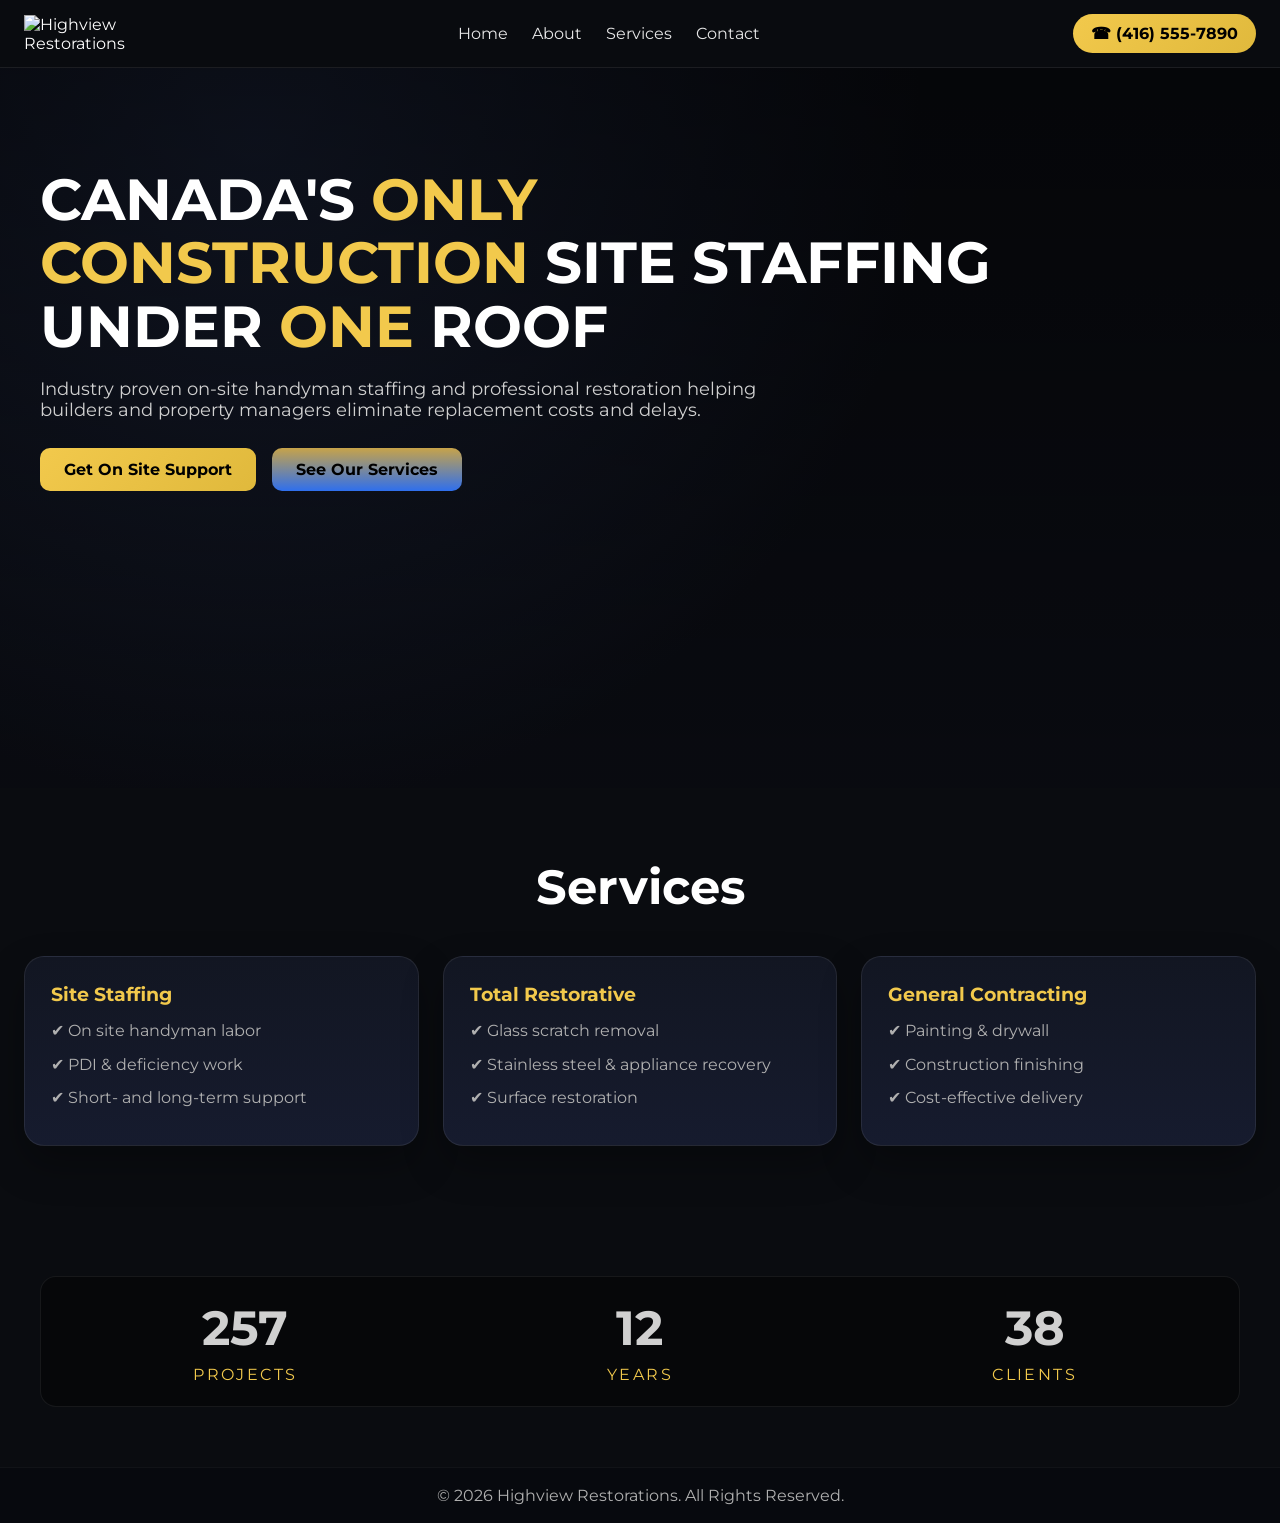
==== index.html @ a4125f16 "Regenerate remaining pages to match provided Highview index theme" ====
<!DOCTYPE html>
<html lang="en">
<head>
  <meta charset="UTF-8" />
  <meta name="viewport" content="width=device-width, initial-scale=1.0" />
  <title>Highview Restorations | Restoration & General Contracting in Toronto</title>
  <meta name="description" content="Highview Restorations is a Toronto-based restoration and general contracting company serving builders, developers, property managers, and homeowners across the GTA." />
  <meta name="keywords" content="restoration company Toronto, general contractor Toronto, property restoration Toronto" />
  <meta name="author" content="Highview Restorations" />
  <meta property="og:title" content="Highview Restorations | Restoration & Contracting Toronto" />
  <meta property="og:description" content="Premium restoration, construction, and project management services in Toronto and the GTA." />
  <meta property="og:type" content="website" />
  <script type="application/ld+json">{"@context":"https://schema.org","@type":"GeneralContractor","name":"Highview Restorations","areaServed":"Toronto, ON"}</script>
  <link href="https://fonts.googleapis.com/css2?family=Montserrat:wght@300;400;600;700&display=swap" rel="stylesheet">
  <link rel="stylesheet" href="styles.css" />
</head>
<body>
<header class="site-header"><div class="header-inner"><img src="white-logo.png" class="site-logo" alt="Highview Restorations"><nav><a href="index.html">Home</a><a href="about.html">About</a><a href="services.html">Services</a><a href="contact.html">Contact</a></nav><div class="phone">☎︎ (416) 555-7890</div></div></header>
<section class="hero"><div class="hero-bg"></div><div class="overlay"></div><div class="hero-content"><h1>CANADA'S <span>ONLY</span><br><span>CONSTRUCTION</span> SITE STAFFING<br>UNDER <span>ONE</span> ROOF</h1><p>Industry proven on-site handyman staffing and professional restoration helping builders and property managers eliminate replacement costs and delays.</p><div class="buttons"><a class="btn gold" href="contact.html">Get On Site Support</a><a class="btn dark" href="services.html">See Our Services</a></div></div></section>
<section class="services"><h2>Services</h2><div class="service-grid"><div class="card"><div class="card-content"><h3>Site Staffing</h3><ul><li>✔ On site handyman labor</li><li>✔ PDI & deficiency work</li><li>✔ Short- and long-term support</li></ul></div></div><div class="card"><div class="card-content"><h3>Total Restorative</h3><ul><li>✔ Glass scratch removal</li><li>✔ Stainless steel & appliance recovery</li><li>✔ Surface restoration</li></ul></div></div><div class="card"><div class="card-content"><h3>General Contracting</h3><ul><li>✔ Painting & drywall</li><li>✔ Construction finishing</li><li>✔ Cost-effective delivery</li></ul></div></div></div></section>
<section class="stats"><div class="stats-grid"><div class="stat"><span>257</span><p>Projects</p></div><div class="stat"><span>12</span><p>Years</p></div><div class="stat"><span>38</span><p>Clients</p></div></div></section>
<footer><p>© 2026 Highview Restorations. All Rights Reserved.</p></footer>
</body>
</html>
---- styles.css ----
:root{--gold:#f2c94c;--gold-dark:#d4b23c;--bg:#0a0c10;--panel:#121622;--panel-soft:#161b2e;--text:#eaeaea;--muted:#b0b0b0;--accent:#c7a349;--accent-blue:#2f6fed}
*{margin:0;padding:0;box-sizing:border-box} body{font-family:'Montserrat',sans-serif;background:var(--bg);color:#fff;overflow-x:hidden}a{text-decoration:none;color:inherit}
.site-header{position:sticky;top:0;z-index:50;background:rgba(10,12,16,.72);backdrop-filter:blur(10px);border-bottom:1px solid rgba(255,255,255,.08)}
.header-inner{max-width:1300px;margin:0 auto;padding:14px 24px;display:flex;justify-content:space-between;align-items:center;gap:20px}
.site-logo{width:120px} nav a{margin:0 12px;opacity:.9} nav a:hover{color:var(--gold)} .phone{background:linear-gradient(135deg,#f2c94c,#e0b93c);padding:10px 18px;border-radius:36px;color:#000;font-weight:700}
.hero{min-height:80vh;position:relative;padding:100px 24px 60px}.hero-bg{position:absolute;inset:0;background:radial-gradient(circle at 20% 10%,#1a2238 0,#0b0d14 55%);z-index:0}.overlay{position:absolute;inset:0;background:linear-gradient(180deg,rgba(0,0,0,.56),rgba(0,0,0,.2));z-index:1}.hero-content{max-width:1200px;margin:0 auto;position:relative;z-index:2}.hero h1{font-size:clamp(2rem,5vw,3.6rem);line-height:1.1;margin-bottom:20px}.hero h1 span{color:var(--gold)}.hero p{max-width:760px;color:#d0d0d0;font-size:1.1rem;margin-bottom:28px}
.btn{padding:12px 24px;border-radius:10px;font-weight:700;display:inline-block}.btn.gold{background:linear-gradient(135deg,#f2c94c,#e0b93c);color:#000;margin-right:16px}.btn.dark{background:linear-gradient(180deg,var(--accent),var(--accent-blue));color:#000}
.services,.page-section{max-width:1280px;margin:0 auto;padding:70px 24px}.services h2,.page-section h1{font-size:clamp(2rem,4vw,3rem);text-align:center;margin-bottom:40px}.service-grid,.grid-2,.grid-3{display:grid;gap:24px}.service-grid,.grid-3{grid-template-columns:repeat(auto-fit,minmax(260px,1fr))}.grid-2{grid-template-columns:repeat(auto-fit,minmax(320px,1fr))}
.card{background:linear-gradient(180deg,var(--panel),var(--panel-soft));border:1px solid rgba(255,255,255,.08);border-radius:20px;overflow:hidden;box-shadow:0 18px 40px rgba(0,0,0,.3)}.card-content{padding:26px}.card-content h3{color:var(--gold);margin-bottom:12px}.card-content li{list-style:none;color:var(--muted);margin-bottom:8px;line-height:1.6}.muted{color:var(--muted);line-height:1.7}
.stats{padding:60px 24px}.stats-grid{max-width:1200px;margin:0 auto;padding:22px;display:grid;grid-template-columns:repeat(auto-fit,minmax(220px,1fr));gap:30px;text-align:center;background:linear-gradient(180deg,rgba(0,0,0,.4),rgba(0,0,0,.4));border:1px solid rgba(255,255,255,.07);border-radius:16px}.stat span{font-size:3rem;color:#d0d0d0;font-weight:700}.stat p{margin-top:8px;color:var(--gold);letter-spacing:.15rem;text-transform:uppercase}
footer{background:#07090e;padding:18px 24px;text-align:center;color:var(--muted);border-top:1px solid rgba(255,255,255,0.04)}
.form input,.form textarea{width:100%;background:#0f1220;border:1px solid rgba(255,255,255,.12);color:var(--text);border-radius:10px;padding:12px;margin-bottom:12px}.form textarea{min-height:120px}
@media(max-width:768px){.header-inner{flex-wrap:wrap;justify-content:center}.phone{display:none}}
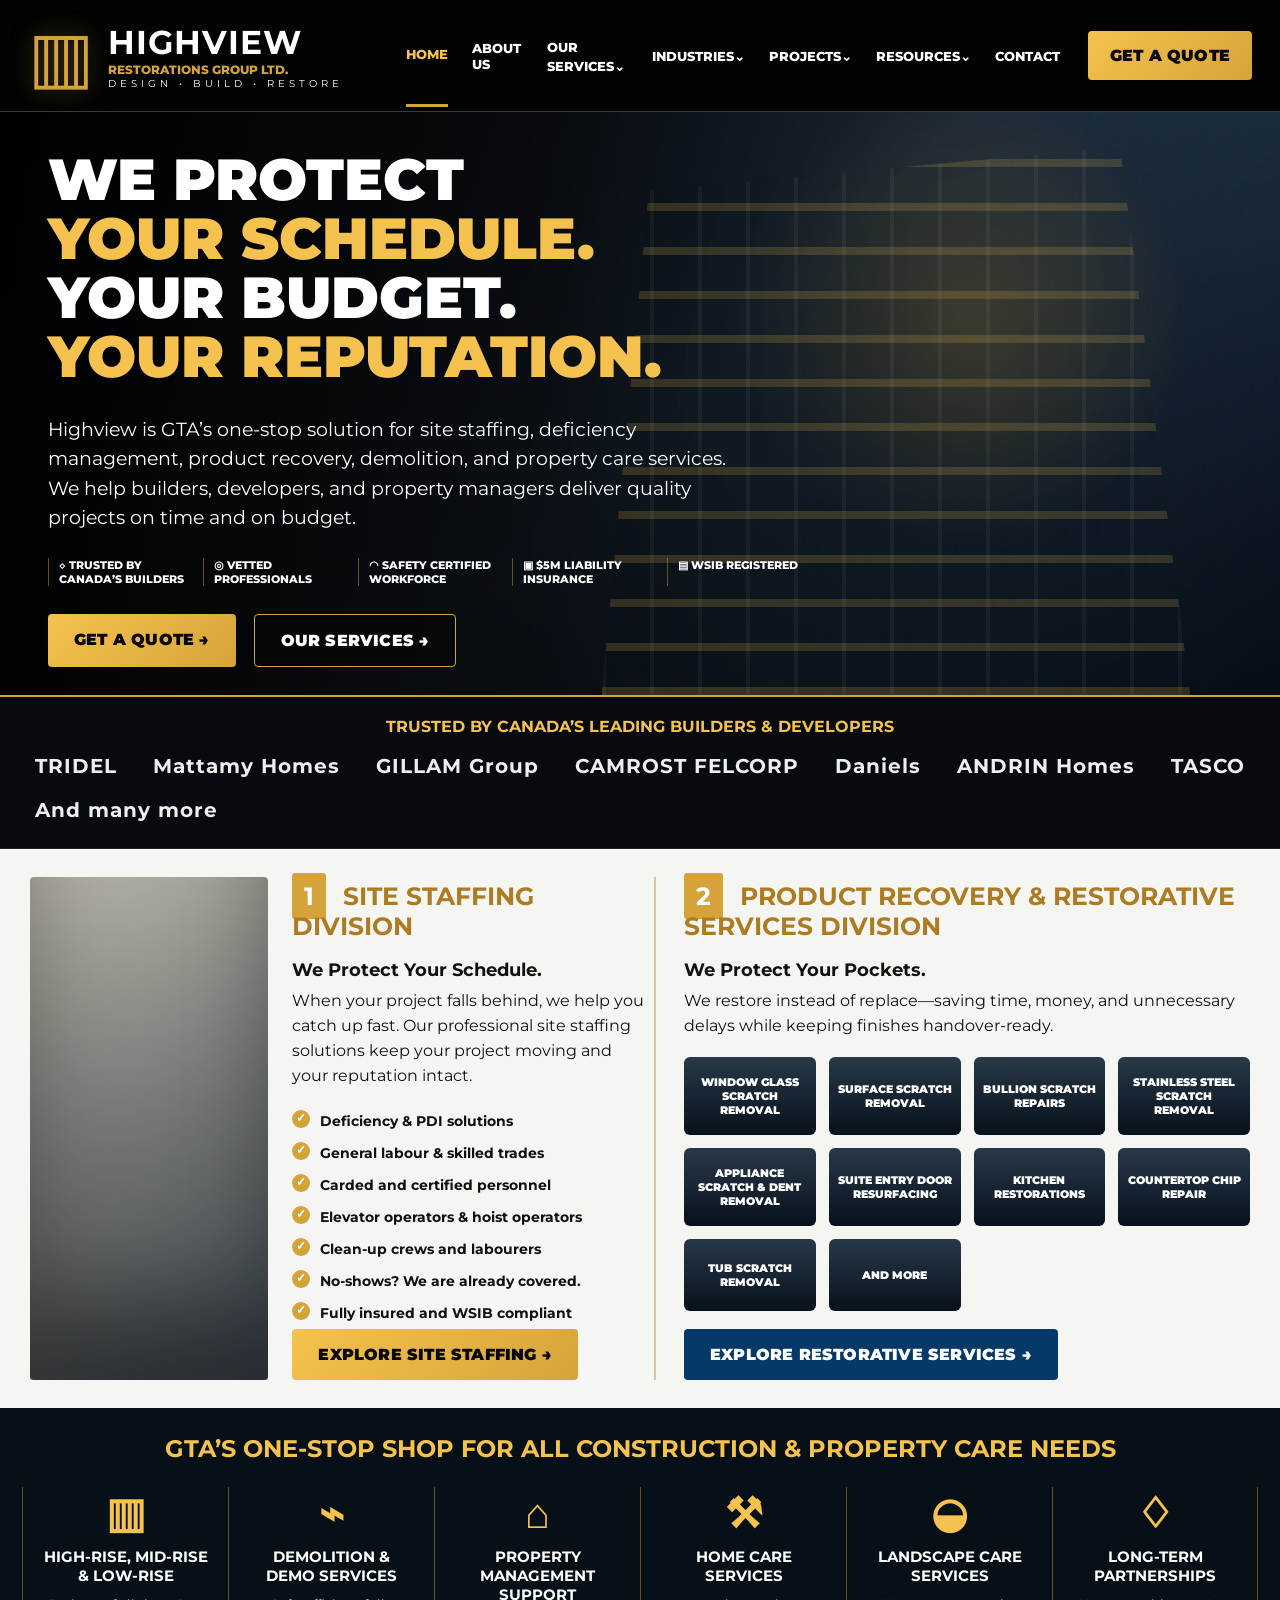
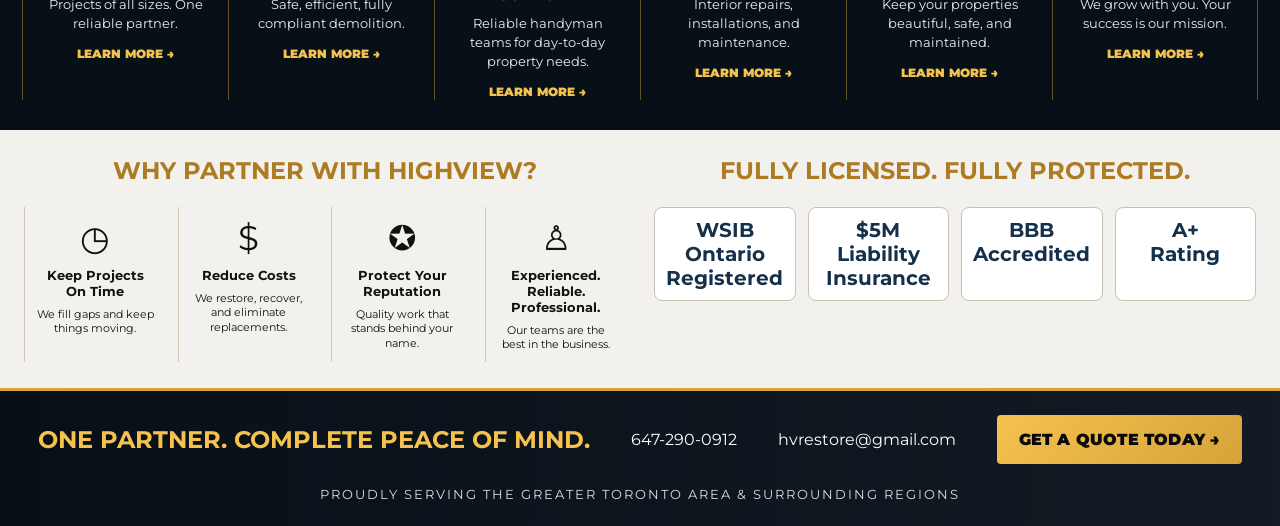
==== commit e890ea79: "Regenerate homepage to match provided Highview poster design" ====
--- a/index.html
+++ b/index.html
@@ -3,22 +3,97 @@
 <head>
   <meta charset="UTF-8" />
   <meta name="viewport" content="width=device-width, initial-scale=1.0" />
-  <title>Highview Restorations | Restoration & General Contracting in Toronto</title>
-  <meta name="description" content="Highview Restorations is a Toronto-based restoration and general contracting company serving builders, developers, property managers, and homeowners across the GTA." />
-  <meta name="keywords" content="restoration company Toronto, general contractor Toronto, property restoration Toronto" />
-  <meta name="author" content="Highview Restorations" />
-  <meta property="og:title" content="Highview Restorations | Restoration & Contracting Toronto" />
-  <meta property="og:description" content="Premium restoration, construction, and project management services in Toronto and the GTA." />
+  <title>Highview Restorations Group | GTA Site Staffing & Product Recovery</title>
+  <meta name="description" content="Highview Restorations Group protects schedules, budgets, and reputations with GTA site staffing, product recovery, demolition, property management, and home care services." />
+  <meta name="robots" content="index, follow" />
+  <link rel="canonical" href="https://www.highviewrestorations.ca/" />
+  <meta property="og:title" content="Highview Restorations Group | GTA Construction Support" />
+  <meta property="og:description" content="Trusted GTA site staffing, deficiency management, product recovery, demolition, and property care solutions." />
   <meta property="og:type" content="website" />
-  <script type="application/ld+json">{"@context":"https://schema.org","@type":"GeneralContractor","name":"Highview Restorations","areaServed":"Toronto, ON"}</script>
-  <link href="https://fonts.googleapis.com/css2?family=Montserrat:wght@300;400;600;700&display=swap" rel="stylesheet">
+  <meta property="og:url" content="https://www.highviewrestorations.ca/" />
+  <meta property="og:site_name" content="Highview Restorations Group" />
+  <meta name="twitter:card" content="summary_large_image" />
+  <link href="https://fonts.googleapis.com/css2?family=Montserrat:wght@400;600;700;800;900&display=swap" rel="stylesheet" />
   <link rel="stylesheet" href="styles.css" />
+  <script type="application/ld+json">
+    {"@context":"https://schema.org","@type":"GeneralContractor","name":"Highview Restorations Group Ltd.","areaServed":"Greater Toronto Area","telephone":"647-290-0912","email":"hvrestore@gmail.com","url":"https://www.highviewrestorations.ca/"}
+  </script>
 </head>
 <body>
-<header class="site-header"><div class="header-inner"><img src="white-logo.png" class="site-logo" alt="Highview Restorations"><nav><a href="index.html">Home</a><a href="about.html">About</a><a href="services.html">Services</a><a href="contact.html">Contact</a></nav><div class="phone">☎︎ (416) 555-7890</div></div></header>
-<section class="hero"><div class="hero-bg"></div><div class="overlay"></div><div class="hero-content"><h1>CANADA'S <span>ONLY</span><br><span>CONSTRUCTION</span> SITE STAFFING<br>UNDER <span>ONE</span> ROOF</h1><p>Industry proven on-site handyman staffing and professional restoration helping builders and property managers eliminate replacement costs and delays.</p><div class="buttons"><a class="btn gold" href="contact.html">Get On Site Support</a><a class="btn dark" href="services.html">See Our Services</a></div></div></section>
-<section class="services"><h2>Services</h2><div class="service-grid"><div class="card"><div class="card-content"><h3>Site Staffing</h3><ul><li>✔ On site handyman labor</li><li>✔ PDI & deficiency work</li><li>✔ Short- and long-term support</li></ul></div></div><div class="card"><div class="card-content"><h3>Total Restorative</h3><ul><li>✔ Glass scratch removal</li><li>✔ Stainless steel & appliance recovery</li><li>✔ Surface restoration</li></ul></div></div><div class="card"><div class="card-content"><h3>General Contracting</h3><ul><li>✔ Painting & drywall</li><li>✔ Construction finishing</li><li>✔ Cost-effective delivery</li></ul></div></div></div></section>
-<section class="stats"><div class="stats-grid"><div class="stat"><span>257</span><p>Projects</p></div><div class="stat"><span>12</span><p>Years</p></div><div class="stat"><span>38</span><p>Clients</p></div></div></section>
-<footer><p>© 2026 Highview Restorations. All Rights Reserved.</p></footer>
+  <header class="site-header">
+    <a class="brand" href="index.html" aria-label="Highview home">
+      <span class="brand-mark">▥</span>
+      <span><strong>HIGHVIEW</strong><small>RESTORATIONS GROUP LTD.</small><em>DESIGN • BUILD • RESTORE</em></span>
+    </a>
+    <nav class="main-nav" aria-label="Primary navigation">
+      <a class="active" href="index.html">Home</a>
+      <a href="about.html">About Us</a>
+      <div class="dropdown"><a href="services.html">Our Services⌄</a><div class="dropdown-menu"><a href="service-site-staffing.html">SITE STAFFING</a><a href="service-product-recovery.html">PRODUCT RECOVERY & SURFACE RESTORATION</a><a href="service-demolition-prep.html">DEMOLITION & SITE PREPARATION SERVICES</a><a href="service-property-maintenance.html">PROPERTY MAINTENANCE & HOME CARE SOLUTIONS</a></div></div>
+      <a href="services.html#industries">Industries⌄</a>
+      <a href="services.html#projects">Projects⌄</a>
+      <a href="about.html#resources">Resources⌄</a>
+      <a href="contact.html">Contact</a>
+    </nav>
+    <a class="quote-btn" href="contact.html">Get A Quote</a>
+  </header>
+
+  <main>
+    <section class="hero poster-hero">
+      <div class="hero-copy">
+        <h1>We Protect<br><span>Your Schedule.</span><br>Your Budget.<br><span>Your Reputation.</span></h1>
+        <p>Highview is GTA’s one-stop solution for site staffing, deficiency management, product recovery, demolition, and property care services. We help builders, developers, and property managers deliver quality projects on time and on budget.</p>
+        <div class="trust-strip">
+          <span>◇ Trusted by Canada’s builders</span><span>◎ Vetted professionals</span><span>◠ Safety certified workforce</span><span>▣ $5M liability insurance</span><span>▤ WSIB registered</span>
+        </div>
+        <div class="hero-actions"><a class="btn gold" href="contact.html">Get A Quote →</a><a class="btn outline" href="services.html">Our Services →</a></div>
+      </div>
+    </section>
+
+    <section class="builders-band">
+      <h2>Trusted by Canada’s Leading Builders & Developers</h2>
+      <div class="builder-logos"><strong>TRIDEL</strong><strong>Mattamy Homes</strong><strong>GILLAM Group</strong><strong>CAMROST FELCORP</strong><strong>Daniels</strong><strong>ANDRIN Homes</strong><strong>TASCO</strong><strong>And many more</strong></div>
+    </section>
+
+    <section class="division-section">
+      <article class="division site-division">
+        <div class="division-image construction-image"></div>
+        <div class="division-copy">
+          <h2><span>1</span> SITE STAFFING DIVISION</h2>
+          <h3>We Protect Your Schedule.</h3>
+          <p>When your project falls behind, we help you catch up fast. Our professional site staffing solutions keep your project moving and your reputation intact.</p>
+          <ul><li>Deficiency & PDI solutions</li><li>General labour & skilled trades</li><li>Carded and certified personnel</li><li>Elevator operators & hoist operators</li><li>Clean-up crews and labourers</li><li>No-shows? We are already covered.</li><li>Fully insured and WSIB compliant</li></ul>
+          <a class="btn gold" href="service-site-staffing.html">Explore Site Staffing →</a>
+        </div>
+      </article>
+      <article class="division recovery-division">
+        <div class="division-copy full">
+          <h2><span>2</span> PRODUCT RECOVERY & RESTORATIVE SERVICES DIVISION</h2>
+          <h3>We Protect Your Pockets.</h3>
+          <p>We restore instead of replace—saving time, money, and unnecessary delays while keeping finishes handover-ready.</p>
+          <div class="recovery-grid"><span>Window Glass Scratch Removal</span><span>Surface Scratch Removal</span><span>Bullion Scratch Repairs</span><span>Stainless Steel Scratch Removal</span><span>Appliance Scratch & Dent Removal</span><span>Suite Entry Door Resurfacing</span><span>Kitchen Restorations</span><span>Countertop Chip Repair</span><span>Tub Scratch Removal</span><span>And More</span></div>
+          <a class="btn blue" href="service-product-recovery.html">Explore Restorative Services →</a>
+        </div>
+      </article>
+    </section>
+
+    <section id="industries" class="needs-band">
+      <h2>GTA’s One-Stop Shop for All Construction & Property Care Needs</h2>
+      <div class="needs-grid">
+        <article><b>▥</b><h3>High-Rise, Mid-Rise & Low-Rise</h3><p>Projects of all sizes. One reliable partner.</p><a href="services.html">Learn More →</a></article>
+        <article><b>⌁</b><h3>Demolition & Demo Services</h3><p>Safe, efficient, fully compliant demolition.</p><a href="service-demolition-prep.html">Learn More →</a></article>
+        <article><b>⌂</b><h3>Property Management Support</h3><p>Reliable handyman teams for day-to-day property needs.</p><a href="service-property-maintenance.html">Learn More →</a></article>
+        <article><b>⚒</b><h3>Home Care Services</h3><p>Interior repairs, installations, and maintenance.</p><a href="service-property-maintenance.html">Learn More →</a></article>
+        <article><b>◒</b><h3>Landscape Care Services</h3><p>Keep your properties beautiful, safe, and maintained.</p><a href="service-property-maintenance.html">Learn More →</a></article>
+        <article><b>♢</b><h3>Long-Term Partnerships</h3><p>We grow with you. Your success is our mission.</p><a href="contact.html">Learn More →</a></article>
+      </div>
+    </section>
+
+    <section class="why-license">
+      <div><h2>Why Partner With Highview?</h2><div class="why-grid"><span>◷<b>Keep Projects On Time</b><small>We fill gaps and keep things moving.</small></span><span>$<b>Reduce Costs</b><small>We restore, recover, and eliminate replacements.</small></span><span>✪<b>Protect Your Reputation</b><small>Quality work that stands behind your name.</small></span><span>♙<b>Experienced. Reliable. Professional.</b><small>Our teams are the best in the business.</small></span></div></div>
+      <div><h2>Fully Licensed. Fully Protected.</h2><div class="cert-grid"><strong>WSIB<br>Ontario Registered</strong><strong>$5M<br>Liability Insurance</strong><strong>BBB<br>Accredited</strong><strong>A+<br>Rating</strong></div></div>
+    </section>
+  </main>
+
+  <footer class="site-footer"><strong>One Partner. Complete Peace of Mind.</strong><span>647-290-0912</span><span>hvrestore@gmail.com</span><a class="quote-btn" href="contact.html">Get A Quote Today →</a><small>Proudly serving the Greater Toronto Area & surrounding regions</small></footer>
 </body>
 </html>
--- a/styles.css
+++ b/styles.css
@@ -1,13 +1,2 @@
-:root{--gold:#f2c94c;--gold-dark:#d4b23c;--bg:#0a0c10;--panel:#121622;--panel-soft:#161b2e;--text:#eaeaea;--muted:#b0b0b0;--accent:#c7a349;--accent-blue:#2f6fed}
-*{margin:0;padding:0;box-sizing:border-box} body{font-family:'Montserrat',sans-serif;background:var(--bg);color:#fff;overflow-x:hidden}a{text-decoration:none;color:inherit}
-.site-header{position:sticky;top:0;z-index:50;background:rgba(10,12,16,.72);backdrop-filter:blur(10px);border-bottom:1px solid rgba(255,255,255,.08)}
-.header-inner{max-width:1300px;margin:0 auto;padding:14px 24px;display:flex;justify-content:space-between;align-items:center;gap:20px}
-.site-logo{width:120px} nav a{margin:0 12px;opacity:.9} nav a:hover{color:var(--gold)} .phone{background:linear-gradient(135deg,#f2c94c,#e0b93c);padding:10px 18px;border-radius:36px;color:#000;font-weight:700}
-.hero{min-height:80vh;position:relative;padding:100px 24px 60px}.hero-bg{position:absolute;inset:0;background:radial-gradient(circle at 20% 10%,#1a2238 0,#0b0d14 55%);z-index:0}.overlay{position:absolute;inset:0;background:linear-gradient(180deg,rgba(0,0,0,.56),rgba(0,0,0,.2));z-index:1}.hero-content{max-width:1200px;margin:0 auto;position:relative;z-index:2}.hero h1{font-size:clamp(2rem,5vw,3.6rem);line-height:1.1;margin-bottom:20px}.hero h1 span{color:var(--gold)}.hero p{max-width:760px;color:#d0d0d0;font-size:1.1rem;margin-bottom:28px}
-.btn{padding:12px 24px;border-radius:10px;font-weight:700;display:inline-block}.btn.gold{background:linear-gradient(135deg,#f2c94c,#e0b93c);color:#000;margin-right:16px}.btn.dark{background:linear-gradient(180deg,var(--accent),var(--accent-blue));color:#000}
-.services,.page-section{max-width:1280px;margin:0 auto;padding:70px 24px}.services h2,.page-section h1{font-size:clamp(2rem,4vw,3rem);text-align:center;margin-bottom:40px}.service-grid,.grid-2,.grid-3{display:grid;gap:24px}.service-grid,.grid-3{grid-template-columns:repeat(auto-fit,minmax(260px,1fr))}.grid-2{grid-template-columns:repeat(auto-fit,minmax(320px,1fr))}
-.card{background:linear-gradient(180deg,var(--panel),var(--panel-soft));border:1px solid rgba(255,255,255,.08);border-radius:20px;overflow:hidden;box-shadow:0 18px 40px rgba(0,0,0,.3)}.card-content{padding:26px}.card-content h3{color:var(--gold);margin-bottom:12px}.card-content li{list-style:none;color:var(--muted);margin-bottom:8px;line-height:1.6}.muted{color:var(--muted);line-height:1.7}
-.stats{padding:60px 24px}.stats-grid{max-width:1200px;margin:0 auto;padding:22px;display:grid;grid-template-columns:repeat(auto-fit,minmax(220px,1fr));gap:30px;text-align:center;background:linear-gradient(180deg,rgba(0,0,0,.4),rgba(0,0,0,.4));border:1px solid rgba(255,255,255,.07);border-radius:16px}.stat span{font-size:3rem;color:#d0d0d0;font-weight:700}.stat p{margin-top:8px;color:var(--gold);letter-spacing:.15rem;text-transform:uppercase}
-footer{background:#07090e;padding:18px 24px;text-align:center;color:var(--muted);border-top:1px solid rgba(255,255,255,0.04)}
-.form input,.form textarea{width:100%;background:#0f1220;border:1px solid rgba(255,255,255,.12);color:var(--text);border-radius:10px;padding:12px;margin-bottom:12px}.form textarea{min-height:120px}
-@media(max-width:768px){.header-inner{flex-wrap:wrap;justify-content:center}.phone{display:none}}
+:root{--black:#040506;--ink:#091017;--nav:#050607;--gold:#d6a33a;--gold-light:#f5c24f;--blue:#073763;--text:#f7f7f7;--muted:#c9c9c9;--line:rgba(214,163,58,.45)}
+*{box-sizing:border-box;margin:0;padding:0}body{font-family:Montserrat,Arial,sans-serif;background:#f4f4f1;color:#111;overflow-x:hidden}a{text-decoration:none;color:inherit}ul{list-style:none}.site-header{height:112px;background:#020303;color:#fff;display:flex;align-items:center;gap:28px;padding:0 28px;border-bottom:1px solid rgba(214,163,58,.35);position:sticky;top:0;z-index:50}.brand{display:flex;align-items:center;gap:14px;min-width:350px}.brand-mark{font-size:70px;line-height:1;color:var(--gold);text-shadow:0 0 24px rgba(214,163,58,.35)}.brand strong{display:block;font-size:33px;letter-spacing:1px}.brand small{display:block;color:var(--gold);font-weight:800;font-size:12px}.brand em{display:block;font-style:normal;font-size:10px;letter-spacing:4px}.main-nav{display:flex;align-items:center;gap:24px;flex:1;justify-content:flex-end}.main-nav>a,.dropdown>a{font-size:13px;font-weight:800;text-transform:uppercase;padding:42px 0}.main-nav a:hover,.main-nav .active{color:var(--gold-light)}.main-nav .active{border-bottom:3px solid var(--gold)}.dropdown{position:relative}.dropdown-menu{display:none;position:absolute;top:78px;left:-18px;width:355px;background:#07090c;border:1px solid var(--line);box-shadow:0 22px 50px rgba(0,0,0,.55);padding:10px;z-index:60}.dropdown-menu a{display:block;color:#fff;padding:13px 14px;border-bottom:1px solid rgba(255,255,255,.08);font-size:12px;font-weight:800}.dropdown:hover .dropdown-menu{display:block}.quote-btn,.btn{display:inline-block;border-radius:4px;font-weight:900;text-transform:uppercase;letter-spacing:.2px}.quote-btn{background:linear-gradient(135deg,var(--gold-light),var(--gold));color:#090909;padding:15px 22px;white-space:nowrap}.btn{padding:16px 26px}.btn.gold{background:linear-gradient(135deg,var(--gold-light),var(--gold));color:#080808}.btn.outline{border:1px solid var(--gold);color:#fff;background:rgba(0,0,0,.35)}.btn.blue{background:#063968;color:#fff}.poster-hero{min-height:560px;background:linear-gradient(90deg,rgba(0,0,0,.96) 0%,rgba(0,0,0,.78) 43%,rgba(0,0,0,.18) 100%),radial-gradient(circle at 75% 35%,rgba(245,194,79,.32),transparent 22%),linear-gradient(135deg,#101923 0%,#314962 52%,#06101c 100%);color:#fff;position:relative;padding:38px 48px 28px}.poster-hero:after{content:"";position:absolute;right:7%;bottom:0;width:46%;height:94%;background:repeating-linear-gradient(90deg,rgba(255,255,255,.06) 0 4px,transparent 4px 48px),repeating-linear-gradient(0deg,rgba(245,194,79,.23) 0 8px,transparent 8px 44px);clip-path:polygon(8% 8%,88% 0,100% 100%,0 100%);opacity:.75}.hero-copy{position:relative;z-index:2;max-width:760px}.hero h1{font-size:58px;line-height:1.02;text-transform:uppercase;font-weight:900;margin-bottom:28px}.hero h1 span{color:var(--gold-light)}.hero p{font-size:19px;line-height:1.55;max-width:690px;margin-bottom:26px}.trust-strip{display:grid;grid-template-columns:repeat(5,1fr);gap:14px;margin:22px 0 28px;font-size:11px;font-weight:800;text-transform:uppercase}.trust-strip span{border-left:1px solid var(--line);padding-left:10px}.hero-actions{display:flex;gap:18px}.builders-band{background:#070b10;color:#fff;text-align:center;padding:20px 35px 26px;border-top:2px solid var(--gold);border-bottom:1px solid #222}.builders-band h2{color:var(--gold-light);font-size:16px;text-transform:uppercase;margin-bottom:18px}.builder-logos{display:flex;justify-content:space-between;align-items:center;gap:20px;flex-wrap:wrap}.builder-logos strong{font-size:20px;letter-spacing:1px;color:#eee}.division-section{display:grid;grid-template-columns:1fr 1fr;gap:28px;padding:28px 30px;background:#f5f5f2}.division{display:grid;grid-template-columns:40% 60%;gap:24px}.division.recovery-division{display:block;border-left:2px solid #d8c59c;padding-left:28px}.division-image{min-height:445px;border-radius:4px;background:linear-gradient(150deg,#b8b3a6,#4d5964),repeating-linear-gradient(90deg,transparent 0 32px,rgba(0,0,0,.18) 32px 35px);box-shadow:inset 0 -80px 90px rgba(0,0,0,.35)}.construction-image:after{content:"";display:block;height:100%;background:linear-gradient(transparent,rgba(0,0,0,.25))}.division h2{font-size:25px;color:#ad7b22;margin:4px 0 18px;text-transform:uppercase}.division h2 span{background:var(--gold);color:#fff;padding:8px 12px;margin-right:10px;border-radius:3px}.division h3{font-size:18px;margin-bottom:8px}.division p{line-height:1.55;margin-bottom:16px}.division li{padding:7px 0 7px 28px;position:relative;font-weight:700;font-size:14px}.division li:before{content:"✓";position:absolute;left:0;top:5px;background:var(--gold);color:#fff;border-radius:50%;width:18px;height:18px;text-align:center;font-size:12px}.recovery-grid{display:grid;grid-template-columns:repeat(4,1fr);gap:13px;margin:18px 0}.recovery-grid span{min-height:72px;background:linear-gradient(180deg,#283848,#07111c);color:#fff;text-align:center;border-radius:6px;padding:18px 8px;font-size:11px;font-weight:900;text-transform:uppercase;display:flex;align-items:center;justify-content:center}.needs-band{background:#071017;color:#fff;padding:26px 22px 30px;text-align:center}.needs-band h2{color:var(--gold-light);font-size:24px;text-transform:uppercase;margin-bottom:24px}.needs-grid{display:grid;grid-template-columns:repeat(6,1fr);gap:0;max-width:1280px;margin:auto}.needs-grid article{border-left:1px solid var(--line);padding:0 18px}.needs-grid article:last-child{border-right:1px solid var(--line)}.needs-grid b{display:block;color:var(--gold-light);font-size:42px;margin-bottom:8px}.needs-grid h3{font-size:15px;text-transform:uppercase}.needs-grid p{font-size:13px;line-height:1.45;margin:10px 0;color:#eee}.needs-grid a{color:var(--gold-light);font-size:12px;font-weight:900;text-transform:uppercase}.why-license{display:grid;grid-template-columns:1fr 1fr;background:#f2f1ee;padding:26px 24px;gap:28px;text-align:center}.why-license h2{color:#ad7b22;text-transform:uppercase;margin-bottom:22px}.why-grid,.cert-grid{display:grid;grid-template-columns:repeat(4,1fr);gap:12px}.why-grid span,.cert-grid strong{display:flex;flex-direction:column;align-items:center;gap:8px;border-left:1px solid #d1c7b7;padding:10px}.why-grid span{font-size:34px}.why-grid b{font-size:13px}.why-grid small{font-size:11px;line-height:1.35}.cert-grid strong{border:1px solid #c9c0b3;border-radius:8px;background:#fff;font-size:20px;color:#15304b}.site-footer{background:linear-gradient(90deg,#071017,#121b23);color:#fff;display:flex;align-items:center;justify-content:space-around;gap:22px;flex-wrap:wrap;padding:24px 28px;border-top:3px solid var(--gold)}.site-footer strong{font-size:24px;color:var(--gold-light);text-transform:uppercase}.site-footer small{width:100%;text-align:center;text-transform:uppercase;letter-spacing:2px;color:#ddd}.page-section{max-width:1180px;margin:auto;padding:70px 28px}.page-section h1{text-align:center;font-size:42px;text-transform:uppercase;margin-bottom:18px;color:#101820}.center-copy{max-width:900px;margin:0 auto;text-align:center}.muted{color:#4c4c4c;line-height:1.7}.grid-2,.grid-3{display:grid;gap:24px}.grid-2{grid-template-columns:repeat(2,1fr)}.grid-3{grid-template-columns:repeat(3,1fr)}.mt-20{margin-top:20px}.mt-28{margin-top:28px}.card{background:#fff;border:1px solid #ddd;box-shadow:0 16px 40px rgba(0,0,0,.08);border-radius:8px;overflow:hidden}.card-content{padding:28px}.card h3{color:#ad7b22;margin-bottom:12px;text-transform:uppercase}.card li{padding:7px 0;color:#333}.cta-band{background:#071017;color:#fff;border-top:4px solid var(--gold);border-radius:8px;padding:34px;text-align:center}.cta-band h2{text-transform:uppercase;color:var(--gold-light);margin-bottom:10px}.cta-band p{color:#eee;margin-bottom:18px}.form input,.form textarea{width:100%;padding:14px;margin-bottom:12px;border:1px solid #ccc;border-radius:5px;font:inherit}.form textarea{min-height:140px}@media(max-width:1050px){.site-header{height:auto;flex-wrap:wrap}.brand{min-width:auto}.main-nav{order:3;width:100%;justify-content:center;flex-wrap:wrap}.main-nav>a,.dropdown>a{padding:12px 0}.dropdown-menu{top:32px}.division-section,.why-license{grid-template-columns:1fr}.needs-grid{grid-template-columns:repeat(2,1fr)}.trust-strip,.recovery-grid{grid-template-columns:repeat(2,1fr)}}@media(max-width:720px){.poster-hero{padding:42px 22px}.hero h1{font-size:40px}.division{grid-template-columns:1fr}.grid-2,.grid-3{grid-template-columns:1fr}.needs-grid{grid-template-columns:1fr}.why-grid,.cert-grid{grid-template-columns:1fr}.quote-btn{padding:12px 16px}}
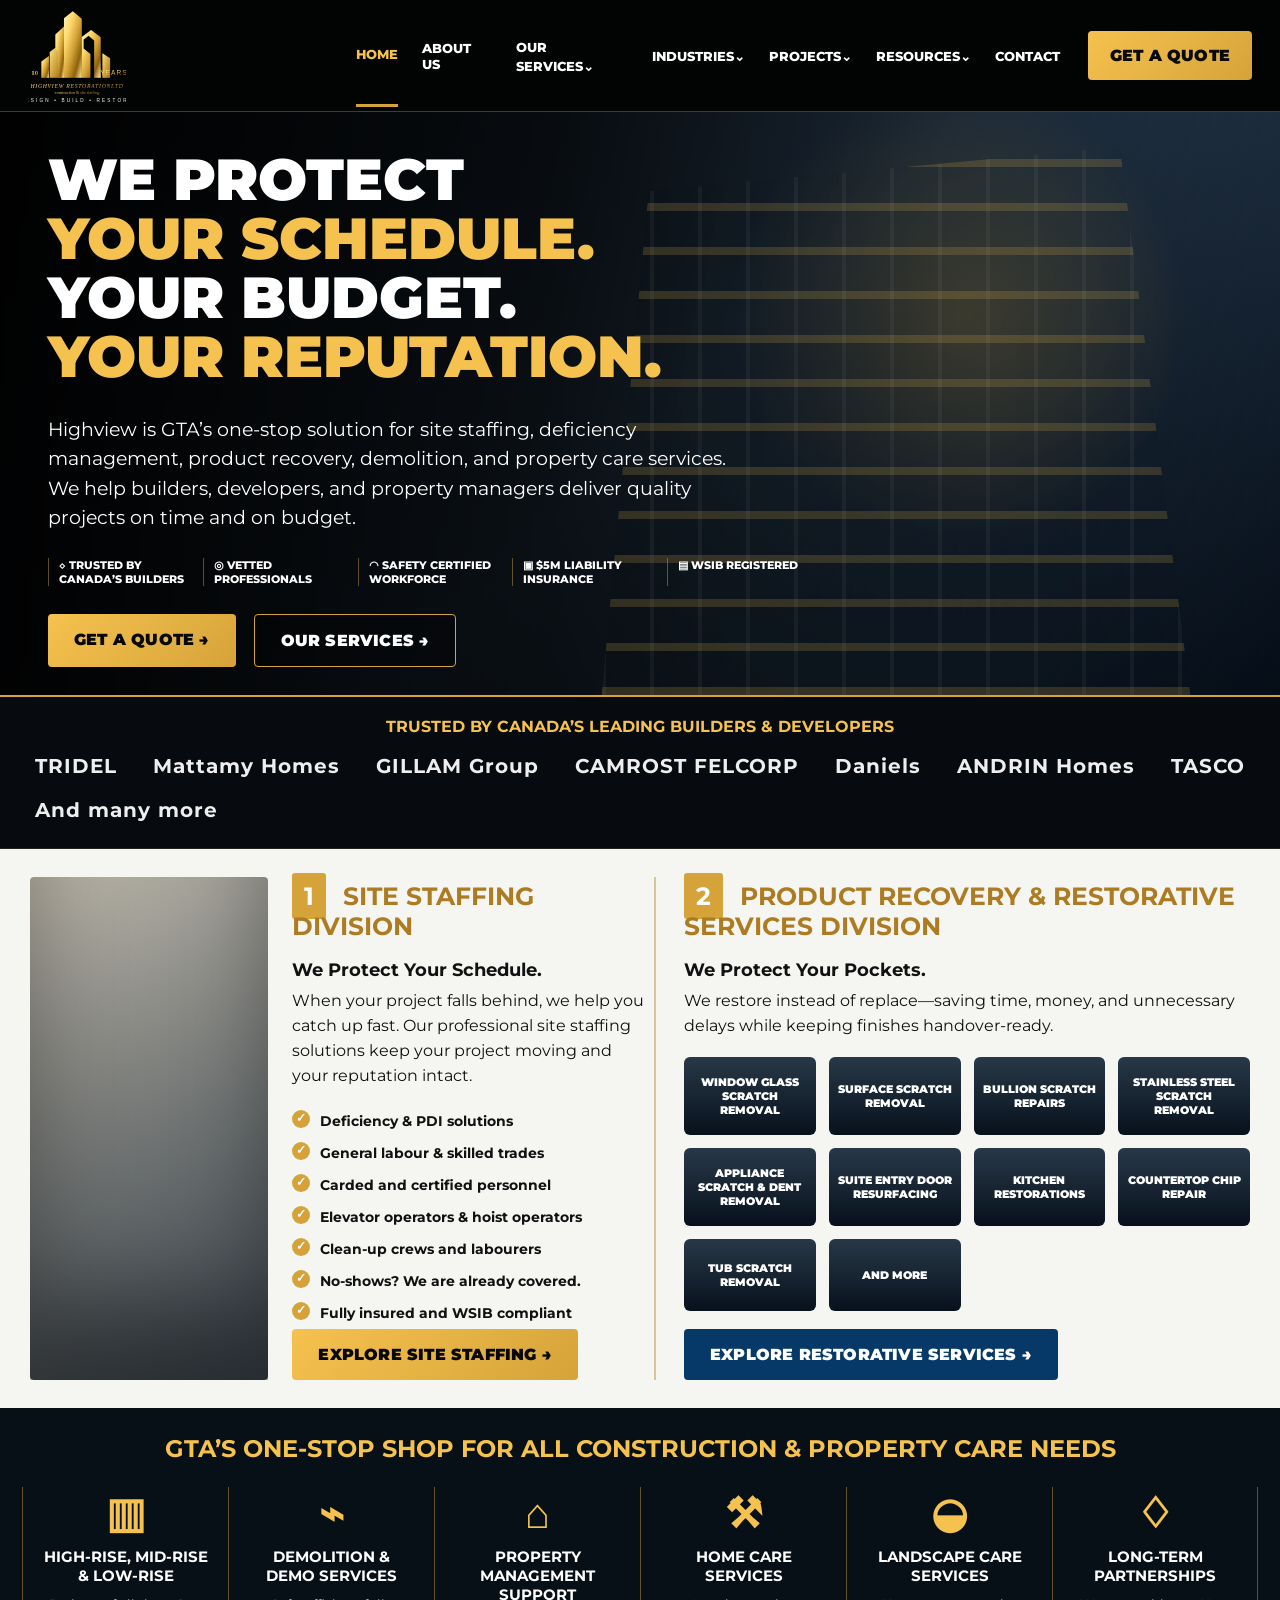
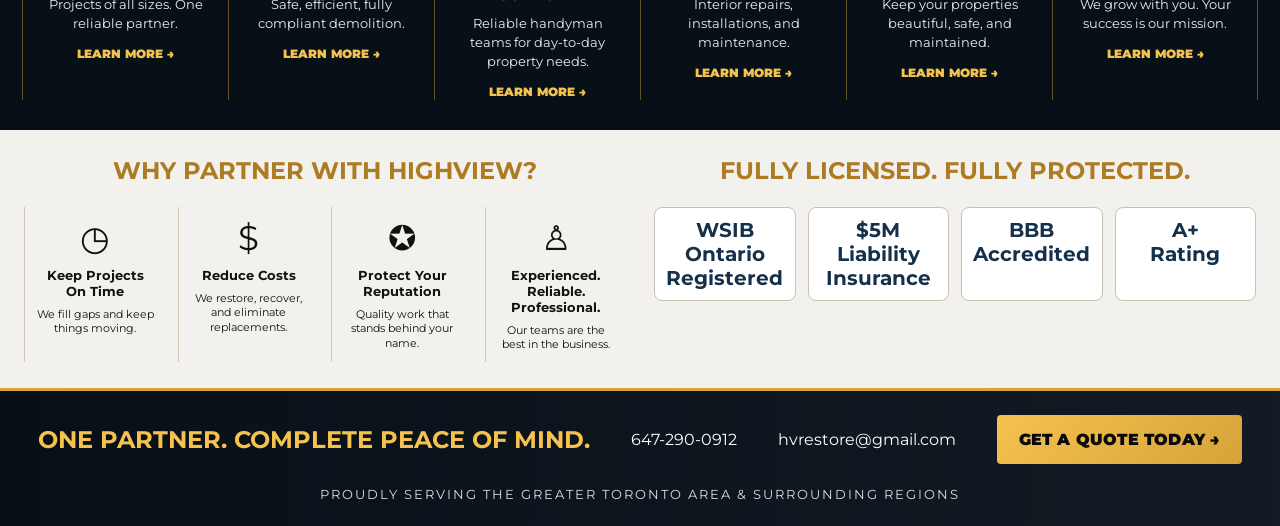
==== commit 55ab1fbb: "Replace text brand mark with Highview logo asset" ====
--- a/index.html
+++ b/index.html
@@ -21,10 +21,7 @@
 </head>
 <body>
   <header class="site-header">
-    <a class="brand" href="index.html" aria-label="Highview home">
-      <span class="brand-mark">▥</span>
-      <span><strong>HIGHVIEW</strong><small>RESTORATIONS GROUP LTD.</small><em>DESIGN • BUILD • RESTORE</em></span>
-    </a>
+    <a class="brand" href="index.html" aria-label="Highview home"><img class="brand-logo" src="highview-logo.svg" alt="Highview Restoration Ltd - 10 Years - Design Build Restore" /></a>
     <nav class="main-nav" aria-label="Primary navigation">
       <a class="active" href="index.html">Home</a>
       <a href="about.html">About Us</a>
--- a/styles.css
+++ b/styles.css
@@ -1,2 +1,4 @@
 :root{--black:#040506;--ink:#091017;--nav:#050607;--gold:#d6a33a;--gold-light:#f5c24f;--blue:#073763;--text:#f7f7f7;--muted:#c9c9c9;--line:rgba(214,163,58,.45)}
 *{box-sizing:border-box;margin:0;padding:0}body{font-family:Montserrat,Arial,sans-serif;background:#f4f4f1;color:#111;overflow-x:hidden}a{text-decoration:none;color:inherit}ul{list-style:none}.site-header{height:112px;background:#020303;color:#fff;display:flex;align-items:center;gap:28px;padding:0 28px;border-bottom:1px solid rgba(214,163,58,.35);position:sticky;top:0;z-index:50}.brand{display:flex;align-items:center;gap:14px;min-width:350px}.brand-mark{font-size:70px;line-height:1;color:var(--gold);text-shadow:0 0 24px rgba(214,163,58,.35)}.brand strong{display:block;font-size:33px;letter-spacing:1px}.brand small{display:block;color:var(--gold);font-weight:800;font-size:12px}.brand em{display:block;font-style:normal;font-size:10px;letter-spacing:4px}.main-nav{display:flex;align-items:center;gap:24px;flex:1;justify-content:flex-end}.main-nav>a,.dropdown>a{font-size:13px;font-weight:800;text-transform:uppercase;padding:42px 0}.main-nav a:hover,.main-nav .active{color:var(--gold-light)}.main-nav .active{border-bottom:3px solid var(--gold)}.dropdown{position:relative}.dropdown-menu{display:none;position:absolute;top:78px;left:-18px;width:355px;background:#07090c;border:1px solid var(--line);box-shadow:0 22px 50px rgba(0,0,0,.55);padding:10px;z-index:60}.dropdown-menu a{display:block;color:#fff;padding:13px 14px;border-bottom:1px solid rgba(255,255,255,.08);font-size:12px;font-weight:800}.dropdown:hover .dropdown-menu{display:block}.quote-btn,.btn{display:inline-block;border-radius:4px;font-weight:900;text-transform:uppercase;letter-spacing:.2px}.quote-btn{background:linear-gradient(135deg,var(--gold-light),var(--gold));color:#090909;padding:15px 22px;white-space:nowrap}.btn{padding:16px 26px}.btn.gold{background:linear-gradient(135deg,var(--gold-light),var(--gold));color:#080808}.btn.outline{border:1px solid var(--gold);color:#fff;background:rgba(0,0,0,.35)}.btn.blue{background:#063968;color:#fff}.poster-hero{min-height:560px;background:linear-gradient(90deg,rgba(0,0,0,.96) 0%,rgba(0,0,0,.78) 43%,rgba(0,0,0,.18) 100%),radial-gradient(circle at 75% 35%,rgba(245,194,79,.32),transparent 22%),linear-gradient(135deg,#101923 0%,#314962 52%,#06101c 100%);color:#fff;position:relative;padding:38px 48px 28px}.poster-hero:after{content:"";position:absolute;right:7%;bottom:0;width:46%;height:94%;background:repeating-linear-gradient(90deg,rgba(255,255,255,.06) 0 4px,transparent 4px 48px),repeating-linear-gradient(0deg,rgba(245,194,79,.23) 0 8px,transparent 8px 44px);clip-path:polygon(8% 8%,88% 0,100% 100%,0 100%);opacity:.75}.hero-copy{position:relative;z-index:2;max-width:760px}.hero h1{font-size:58px;line-height:1.02;text-transform:uppercase;font-weight:900;margin-bottom:28px}.hero h1 span{color:var(--gold-light)}.hero p{font-size:19px;line-height:1.55;max-width:690px;margin-bottom:26px}.trust-strip{display:grid;grid-template-columns:repeat(5,1fr);gap:14px;margin:22px 0 28px;font-size:11px;font-weight:800;text-transform:uppercase}.trust-strip span{border-left:1px solid var(--line);padding-left:10px}.hero-actions{display:flex;gap:18px}.builders-band{background:#070b10;color:#fff;text-align:center;padding:20px 35px 26px;border-top:2px solid var(--gold);border-bottom:1px solid #222}.builders-band h2{color:var(--gold-light);font-size:16px;text-transform:uppercase;margin-bottom:18px}.builder-logos{display:flex;justify-content:space-between;align-items:center;gap:20px;flex-wrap:wrap}.builder-logos strong{font-size:20px;letter-spacing:1px;color:#eee}.division-section{display:grid;grid-template-columns:1fr 1fr;gap:28px;padding:28px 30px;background:#f5f5f2}.division{display:grid;grid-template-columns:40% 60%;gap:24px}.division.recovery-division{display:block;border-left:2px solid #d8c59c;padding-left:28px}.division-image{min-height:445px;border-radius:4px;background:linear-gradient(150deg,#b8b3a6,#4d5964),repeating-linear-gradient(90deg,transparent 0 32px,rgba(0,0,0,.18) 32px 35px);box-shadow:inset 0 -80px 90px rgba(0,0,0,.35)}.construction-image:after{content:"";display:block;height:100%;background:linear-gradient(transparent,rgba(0,0,0,.25))}.division h2{font-size:25px;color:#ad7b22;margin:4px 0 18px;text-transform:uppercase}.division h2 span{background:var(--gold);color:#fff;padding:8px 12px;margin-right:10px;border-radius:3px}.division h3{font-size:18px;margin-bottom:8px}.division p{line-height:1.55;margin-bottom:16px}.division li{padding:7px 0 7px 28px;position:relative;font-weight:700;font-size:14px}.division li:before{content:"✓";position:absolute;left:0;top:5px;background:var(--gold);color:#fff;border-radius:50%;width:18px;height:18px;text-align:center;font-size:12px}.recovery-grid{display:grid;grid-template-columns:repeat(4,1fr);gap:13px;margin:18px 0}.recovery-grid span{min-height:72px;background:linear-gradient(180deg,#283848,#07111c);color:#fff;text-align:center;border-radius:6px;padding:18px 8px;font-size:11px;font-weight:900;text-transform:uppercase;display:flex;align-items:center;justify-content:center}.needs-band{background:#071017;color:#fff;padding:26px 22px 30px;text-align:center}.needs-band h2{color:var(--gold-light);font-size:24px;text-transform:uppercase;margin-bottom:24px}.needs-grid{display:grid;grid-template-columns:repeat(6,1fr);gap:0;max-width:1280px;margin:auto}.needs-grid article{border-left:1px solid var(--line);padding:0 18px}.needs-grid article:last-child{border-right:1px solid var(--line)}.needs-grid b{display:block;color:var(--gold-light);font-size:42px;margin-bottom:8px}.needs-grid h3{font-size:15px;text-transform:uppercase}.needs-grid p{font-size:13px;line-height:1.45;margin:10px 0;color:#eee}.needs-grid a{color:var(--gold-light);font-size:12px;font-weight:900;text-transform:uppercase}.why-license{display:grid;grid-template-columns:1fr 1fr;background:#f2f1ee;padding:26px 24px;gap:28px;text-align:center}.why-license h2{color:#ad7b22;text-transform:uppercase;margin-bottom:22px}.why-grid,.cert-grid{display:grid;grid-template-columns:repeat(4,1fr);gap:12px}.why-grid span,.cert-grid strong{display:flex;flex-direction:column;align-items:center;gap:8px;border-left:1px solid #d1c7b7;padding:10px}.why-grid span{font-size:34px}.why-grid b{font-size:13px}.why-grid small{font-size:11px;line-height:1.35}.cert-grid strong{border:1px solid #c9c0b3;border-radius:8px;background:#fff;font-size:20px;color:#15304b}.site-footer{background:linear-gradient(90deg,#071017,#121b23);color:#fff;display:flex;align-items:center;justify-content:space-around;gap:22px;flex-wrap:wrap;padding:24px 28px;border-top:3px solid var(--gold)}.site-footer strong{font-size:24px;color:var(--gold-light);text-transform:uppercase}.site-footer small{width:100%;text-align:center;text-transform:uppercase;letter-spacing:2px;color:#ddd}.page-section{max-width:1180px;margin:auto;padding:70px 28px}.page-section h1{text-align:center;font-size:42px;text-transform:uppercase;margin-bottom:18px;color:#101820}.center-copy{max-width:900px;margin:0 auto;text-align:center}.muted{color:#4c4c4c;line-height:1.7}.grid-2,.grid-3{display:grid;gap:24px}.grid-2{grid-template-columns:repeat(2,1fr)}.grid-3{grid-template-columns:repeat(3,1fr)}.mt-20{margin-top:20px}.mt-28{margin-top:28px}.card{background:#fff;border:1px solid #ddd;box-shadow:0 16px 40px rgba(0,0,0,.08);border-radius:8px;overflow:hidden}.card-content{padding:28px}.card h3{color:#ad7b22;margin-bottom:12px;text-transform:uppercase}.card li{padding:7px 0;color:#333}.cta-band{background:#071017;color:#fff;border-top:4px solid var(--gold);border-radius:8px;padding:34px;text-align:center}.cta-band h2{text-transform:uppercase;color:var(--gold-light);margin-bottom:10px}.cta-band p{color:#eee;margin-bottom:18px}.form input,.form textarea{width:100%;padding:14px;margin-bottom:12px;border:1px solid #ccc;border-radius:5px;font:inherit}.form textarea{min-height:140px}@media(max-width:1050px){.site-header{height:auto;flex-wrap:wrap}.brand{min-width:auto}.main-nav{order:3;width:100%;justify-content:center;flex-wrap:wrap}.main-nav>a,.dropdown>a{padding:12px 0}.dropdown-menu{top:32px}.division-section,.why-license{grid-template-columns:1fr}.needs-grid{grid-template-columns:repeat(2,1fr)}.trust-strip,.recovery-grid{grid-template-columns:repeat(2,1fr)}}@media(max-width:720px){.poster-hero{padding:42px 22px}.hero h1{font-size:40px}.division{grid-template-columns:1fr}.grid-2,.grid-3{grid-template-columns:1fr}.needs-grid{grid-template-columns:1fr}.why-grid,.cert-grid{grid-template-columns:1fr}.quote-btn{padding:12px 16px}}
+.brand{min-width:300px}.brand-logo{display:block;width:300px;max-width:100%;height:auto}.brand-mark{display:none}@media(max-width:720px){.brand-logo{width:240px}}
+.header-inner{display:flex;align-items:center;gap:28px;width:100%}.brand-logo{width:auto;height:92px}@media(max-width:720px){.brand-logo{height:78px;width:auto}}
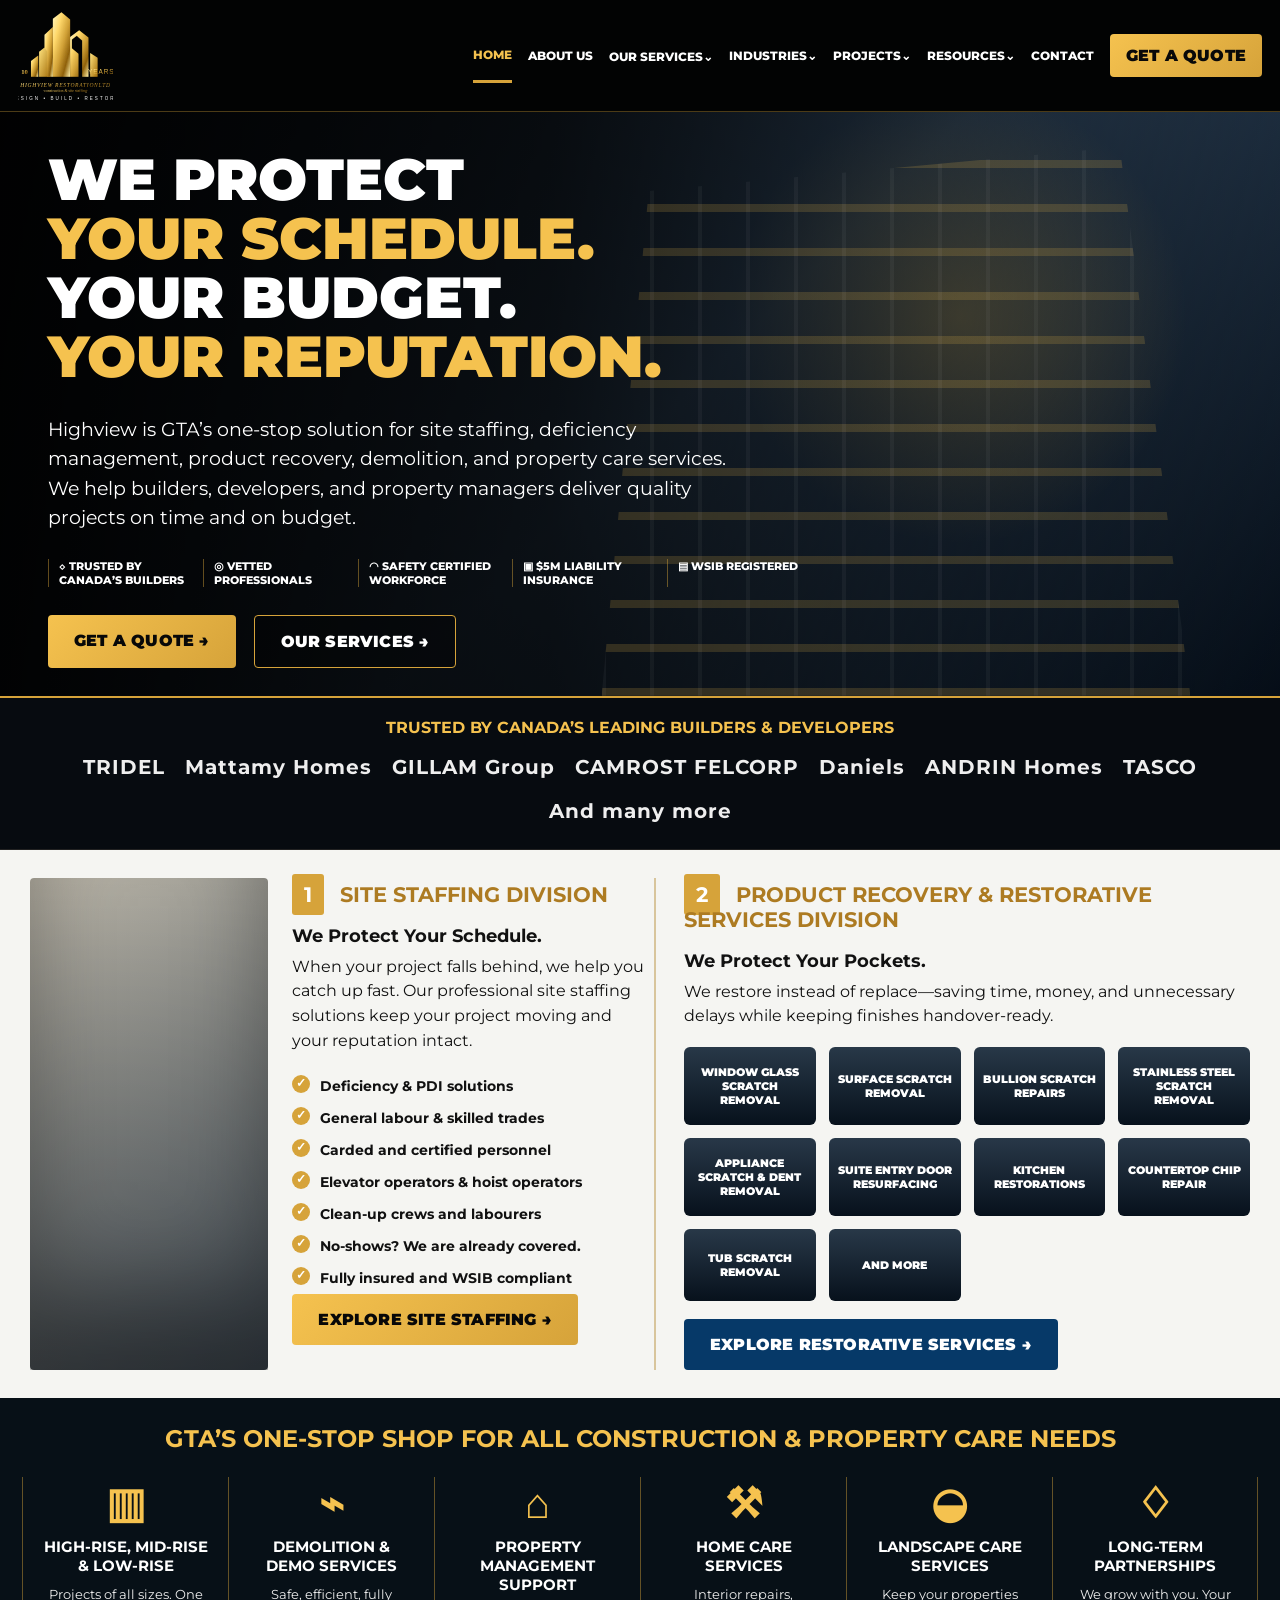
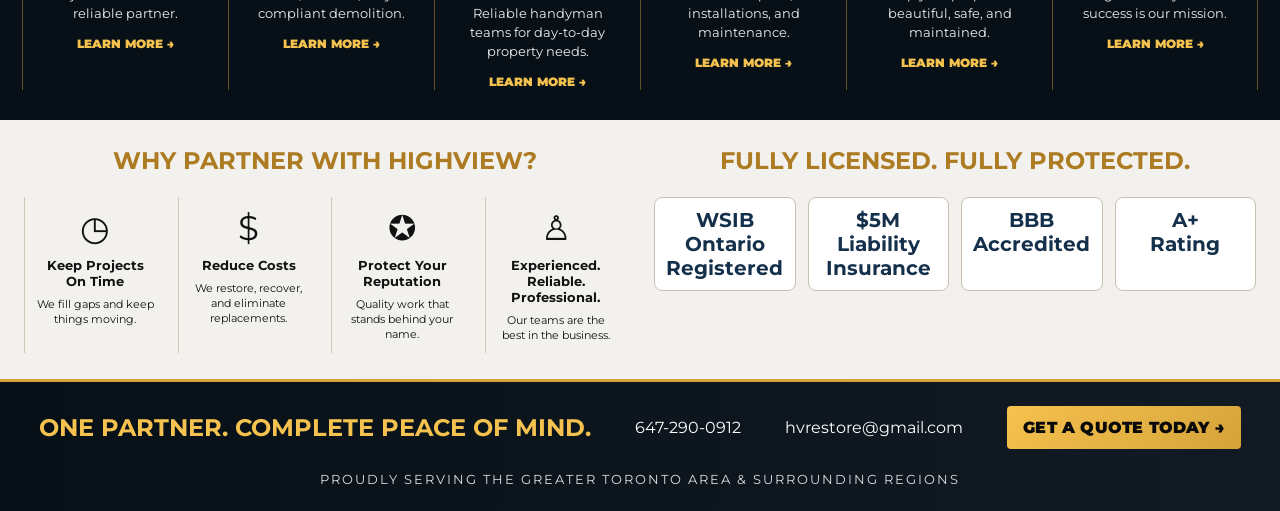
==== commit df7f39fd: "Strengthen SEO metadata and crawl files sitewide" ====
--- a/index.html
+++ b/index.html
@@ -3,20 +3,33 @@
 <head>
   <meta charset="UTF-8" />
   <meta name="viewport" content="width=device-width, initial-scale=1.0" />
-  <title>Highview Restorations Group | GTA Site Staffing & Product Recovery</title>
-  <meta name="description" content="Highview Restorations Group protects schedules, budgets, and reputations with GTA site staffing, product recovery, demolition, property management, and home care services." />
+  <title>Highview Restorations Group | GTA Site Staffing, Product Recovery & Property Care</title>
+  <meta name="description" content="Highview Restorations Group helps GTA builders, developers, and property managers protect schedules and budgets with site staffing, product recovery, demolition, and property care services." />
+  <meta name="author" content="Highview Restorations Group Ltd." />
+  <meta name="geo.region" content="CA-ON" />
+  <meta name="geo.placename" content="Greater Toronto Area" />
+  <meta name="theme-color" content="#050607" />
   <meta name="robots" content="index, follow" />
   <link rel="canonical" href="https://www.highviewrestorations.ca/" />
-  <meta property="og:title" content="Highview Restorations Group | GTA Construction Support" />
-  <meta property="og:description" content="Trusted GTA site staffing, deficiency management, product recovery, demolition, and property care solutions." />
+  
+  <meta property="og:title" content="Highview Restorations Group | GTA Site Staffing, Product Recovery & Property Care" />
+  <meta property="og:description" content="Highview Restorations Group helps GTA builders, developers, and property managers protect schedules and budgets with site staffing, product recovery, demolition, and property care services." />
   <meta property="og:type" content="website" />
   <meta property="og:url" content="https://www.highviewrestorations.ca/" />
   <meta property="og:site_name" content="Highview Restorations Group" />
+  <meta property="og:image" content="https://www.highviewrestorations.ca/highview-logo.svg" />
   <meta name="twitter:card" content="summary_large_image" />
+  <meta name="twitter:title" content="Highview Restorations Group | GTA Site Staffing, Product Recovery & Property Care" />
+  <meta name="twitter:description" content="Highview Restorations Group helps GTA builders, developers, and property managers protect schedules and budgets with site staffing, product recovery, demolition, and property care services." />
+  <meta name="twitter:image" content="https://www.highviewrestorations.ca/highview-logo.svg" />
   <link href="https://fonts.googleapis.com/css2?family=Montserrat:wght@400;600;700;800;900&display=swap" rel="stylesheet" />
   <link rel="stylesheet" href="styles.css" />
   <script type="application/ld+json">
     {"@context":"https://schema.org","@type":"GeneralContractor","name":"Highview Restorations Group Ltd.","areaServed":"Greater Toronto Area","telephone":"647-290-0912","email":"hvrestore@gmail.com","url":"https://www.highviewrestorations.ca/"}
+  </script>
+
+  <script type="application/ld+json">
+    {"@context":"https://schema.org","@type":"WebPage","name":"Highview Restorations Group | GTA Site Staffing, Product Recovery & Property Care","description":"Highview Restorations Group helps GTA builders, developers, and property managers protect schedules and budgets with site staffing, product recovery, demolition, and property care services.","url":"https://www.highviewrestorations.ca/","isPartOf":{"@type":"WebSite","name":"Highview Restorations Group","url":"https://www.highviewrestorations.ca/"},"about":{"@type":"LocalBusiness","name":"Highview Restorations Group Ltd.","areaServed":"Greater Toronto Area"}}
   </script>
 </head>
 <body>
--- a/styles.css
+++ b/styles.css
@@ -2,3 +2,10 @@
 *{box-sizing:border-box;margin:0;padding:0}body{font-family:Montserrat,Arial,sans-serif;background:#f4f4f1;color:#111;overflow-x:hidden}a{text-decoration:none;color:inherit}ul{list-style:none}.site-header{height:112px;background:#020303;color:#fff;display:flex;align-items:center;gap:28px;padding:0 28px;border-bottom:1px solid rgba(214,163,58,.35);position:sticky;top:0;z-index:50}.brand{display:flex;align-items:center;gap:14px;min-width:350px}.brand-mark{font-size:70px;line-height:1;color:var(--gold);text-shadow:0 0 24px rgba(214,163,58,.35)}.brand strong{display:block;font-size:33px;letter-spacing:1px}.brand small{display:block;color:var(--gold);font-weight:800;font-size:12px}.brand em{display:block;font-style:normal;font-size:10px;letter-spacing:4px}.main-nav{display:flex;align-items:center;gap:24px;flex:1;justify-content:flex-end}.main-nav>a,.dropdown>a{font-size:13px;font-weight:800;text-transform:uppercase;padding:42px 0}.main-nav a:hover,.main-nav .active{color:var(--gold-light)}.main-nav .active{border-bottom:3px solid var(--gold)}.dropdown{position:relative}.dropdown-menu{display:none;position:absolute;top:78px;left:-18px;width:355px;background:#07090c;border:1px solid var(--line);box-shadow:0 22px 50px rgba(0,0,0,.55);padding:10px;z-index:60}.dropdown-menu a{display:block;color:#fff;padding:13px 14px;border-bottom:1px solid rgba(255,255,255,.08);font-size:12px;font-weight:800}.dropdown:hover .dropdown-menu{display:block}.quote-btn,.btn{display:inline-block;border-radius:4px;font-weight:900;text-transform:uppercase;letter-spacing:.2px}.quote-btn{background:linear-gradient(135deg,var(--gold-light),var(--gold));color:#090909;padding:15px 22px;white-space:nowrap}.btn{padding:16px 26px}.btn.gold{background:linear-gradient(135deg,var(--gold-light),var(--gold));color:#080808}.btn.outline{border:1px solid var(--gold);color:#fff;background:rgba(0,0,0,.35)}.btn.blue{background:#063968;color:#fff}.poster-hero{min-height:560px;background:linear-gradient(90deg,rgba(0,0,0,.96) 0%,rgba(0,0,0,.78) 43%,rgba(0,0,0,.18) 100%),radial-gradient(circle at 75% 35%,rgba(245,194,79,.32),transparent 22%),linear-gradient(135deg,#101923 0%,#314962 52%,#06101c 100%);color:#fff;position:relative;padding:38px 48px 28px}.poster-hero:after{content:"";position:absolute;right:7%;bottom:0;width:46%;height:94%;background:repeating-linear-gradient(90deg,rgba(255,255,255,.06) 0 4px,transparent 4px 48px),repeating-linear-gradient(0deg,rgba(245,194,79,.23) 0 8px,transparent 8px 44px);clip-path:polygon(8% 8%,88% 0,100% 100%,0 100%);opacity:.75}.hero-copy{position:relative;z-index:2;max-width:760px}.hero h1{font-size:58px;line-height:1.02;text-transform:uppercase;font-weight:900;margin-bottom:28px}.hero h1 span{color:var(--gold-light)}.hero p{font-size:19px;line-height:1.55;max-width:690px;margin-bottom:26px}.trust-strip{display:grid;grid-template-columns:repeat(5,1fr);gap:14px;margin:22px 0 28px;font-size:11px;font-weight:800;text-transform:uppercase}.trust-strip span{border-left:1px solid var(--line);padding-left:10px}.hero-actions{display:flex;gap:18px}.builders-band{background:#070b10;color:#fff;text-align:center;padding:20px 35px 26px;border-top:2px solid var(--gold);border-bottom:1px solid #222}.builders-band h2{color:var(--gold-light);font-size:16px;text-transform:uppercase;margin-bottom:18px}.builder-logos{display:flex;justify-content:space-between;align-items:center;gap:20px;flex-wrap:wrap}.builder-logos strong{font-size:20px;letter-spacing:1px;color:#eee}.division-section{display:grid;grid-template-columns:1fr 1fr;gap:28px;padding:28px 30px;background:#f5f5f2}.division{display:grid;grid-template-columns:40% 60%;gap:24px}.division.recovery-division{display:block;border-left:2px solid #d8c59c;padding-left:28px}.division-image{min-height:445px;border-radius:4px;background:linear-gradient(150deg,#b8b3a6,#4d5964),repeating-linear-gradient(90deg,transparent 0 32px,rgba(0,0,0,.18) 32px 35px);box-shadow:inset 0 -80px 90px rgba(0,0,0,.35)}.construction-image:after{content:"";display:block;height:100%;background:linear-gradient(transparent,rgba(0,0,0,.25))}.division h2{font-size:25px;color:#ad7b22;margin:4px 0 18px;text-transform:uppercase}.division h2 span{background:var(--gold);color:#fff;padding:8px 12px;margin-right:10px;border-radius:3px}.division h3{font-size:18px;margin-bottom:8px}.division p{line-height:1.55;margin-bottom:16px}.division li{padding:7px 0 7px 28px;position:relative;font-weight:700;font-size:14px}.division li:before{content:"✓";position:absolute;left:0;top:5px;background:var(--gold);color:#fff;border-radius:50%;width:18px;height:18px;text-align:center;font-size:12px}.recovery-grid{display:grid;grid-template-columns:repeat(4,1fr);gap:13px;margin:18px 0}.recovery-grid span{min-height:72px;background:linear-gradient(180deg,#283848,#07111c);color:#fff;text-align:center;border-radius:6px;padding:18px 8px;font-size:11px;font-weight:900;text-transform:uppercase;display:flex;align-items:center;justify-content:center}.needs-band{background:#071017;color:#fff;padding:26px 22px 30px;text-align:center}.needs-band h2{color:var(--gold-light);font-size:24px;text-transform:uppercase;margin-bottom:24px}.needs-grid{display:grid;grid-template-columns:repeat(6,1fr);gap:0;max-width:1280px;margin:auto}.needs-grid article{border-left:1px solid var(--line);padding:0 18px}.needs-grid article:last-child{border-right:1px solid var(--line)}.needs-grid b{display:block;color:var(--gold-light);font-size:42px;margin-bottom:8px}.needs-grid h3{font-size:15px;text-transform:uppercase}.needs-grid p{font-size:13px;line-height:1.45;margin:10px 0;color:#eee}.needs-grid a{color:var(--gold-light);font-size:12px;font-weight:900;text-transform:uppercase}.why-license{display:grid;grid-template-columns:1fr 1fr;background:#f2f1ee;padding:26px 24px;gap:28px;text-align:center}.why-license h2{color:#ad7b22;text-transform:uppercase;margin-bottom:22px}.why-grid,.cert-grid{display:grid;grid-template-columns:repeat(4,1fr);gap:12px}.why-grid span,.cert-grid strong{display:flex;flex-direction:column;align-items:center;gap:8px;border-left:1px solid #d1c7b7;padding:10px}.why-grid span{font-size:34px}.why-grid b{font-size:13px}.why-grid small{font-size:11px;line-height:1.35}.cert-grid strong{border:1px solid #c9c0b3;border-radius:8px;background:#fff;font-size:20px;color:#15304b}.site-footer{background:linear-gradient(90deg,#071017,#121b23);color:#fff;display:flex;align-items:center;justify-content:space-around;gap:22px;flex-wrap:wrap;padding:24px 28px;border-top:3px solid var(--gold)}.site-footer strong{font-size:24px;color:var(--gold-light);text-transform:uppercase}.site-footer small{width:100%;text-align:center;text-transform:uppercase;letter-spacing:2px;color:#ddd}.page-section{max-width:1180px;margin:auto;padding:70px 28px}.page-section h1{text-align:center;font-size:42px;text-transform:uppercase;margin-bottom:18px;color:#101820}.center-copy{max-width:900px;margin:0 auto;text-align:center}.muted{color:#4c4c4c;line-height:1.7}.grid-2,.grid-3{display:grid;gap:24px}.grid-2{grid-template-columns:repeat(2,1fr)}.grid-3{grid-template-columns:repeat(3,1fr)}.mt-20{margin-top:20px}.mt-28{margin-top:28px}.card{background:#fff;border:1px solid #ddd;box-shadow:0 16px 40px rgba(0,0,0,.08);border-radius:8px;overflow:hidden}.card-content{padding:28px}.card h3{color:#ad7b22;margin-bottom:12px;text-transform:uppercase}.card li{padding:7px 0;color:#333}.cta-band{background:#071017;color:#fff;border-top:4px solid var(--gold);border-radius:8px;padding:34px;text-align:center}.cta-band h2{text-transform:uppercase;color:var(--gold-light);margin-bottom:10px}.cta-band p{color:#eee;margin-bottom:18px}.form input,.form textarea{width:100%;padding:14px;margin-bottom:12px;border:1px solid #ccc;border-radius:5px;font:inherit}.form textarea{min-height:140px}@media(max-width:1050px){.site-header{height:auto;flex-wrap:wrap}.brand{min-width:auto}.main-nav{order:3;width:100%;justify-content:center;flex-wrap:wrap}.main-nav>a,.dropdown>a{padding:12px 0}.dropdown-menu{top:32px}.division-section,.why-license{grid-template-columns:1fr}.needs-grid{grid-template-columns:repeat(2,1fr)}.trust-strip,.recovery-grid{grid-template-columns:repeat(2,1fr)}}@media(max-width:720px){.poster-hero{padding:42px 22px}.hero h1{font-size:40px}.division{grid-template-columns:1fr}.grid-2,.grid-3{grid-template-columns:1fr}.needs-grid{grid-template-columns:1fr}.why-grid,.cert-grid{grid-template-columns:1fr}.quote-btn{padding:12px 16px}}
 .brand{min-width:300px}.brand-logo{display:block;width:300px;max-width:100%;height:auto}.brand-mark{display:none}@media(max-width:720px){.brand-logo{width:240px}}
 .header-inner{display:flex;align-items:center;gap:28px;width:100%}.brand-logo{width:auto;height:92px}@media(max-width:720px){.brand-logo{height:78px;width:auto}}
+
+/* Responsive fit overrides: keep every page usable from small phones to wide desktops. */
+html,body{width:100%;max-width:100%;overflow-x:hidden}img,svg{max-width:100%;height:auto}.site-header,.header-inner{max-width:100%}.brand{flex:0 1 auto;min-width:0}.brand-logo{height:clamp(64px,7vw,92px);width:auto}.main-nav{min-width:0;flex-wrap:wrap}.quote-btn{flex:0 0 auto}.hero h1{font-size:clamp(2.35rem,5vw,3.625rem)}.hero p{font-size:clamp(1rem,1.6vw,1.19rem)}.division-section{grid-template-columns:repeat(auto-fit,minmax(min(100%,420px),1fr))}.recovery-grid{grid-template-columns:repeat(auto-fit,minmax(130px,1fr))}.needs-grid{grid-template-columns:repeat(auto-fit,minmax(160px,1fr))}.why-license{grid-template-columns:repeat(auto-fit,minmax(min(100%,420px),1fr))}.why-grid,.cert-grid{grid-template-columns:repeat(auto-fit,minmax(135px,1fr))}.grid-2,.grid-3{grid-template-columns:repeat(auto-fit,minmax(min(100%,280px),1fr))}
+@media(max-width:1280px){.site-header{gap:16px;padding:10px 18px}.main-nav{gap:16px}.main-nav>a,.dropdown>a{font-size:12px;padding:18px 0}.dropdown-menu{top:44px}.quote-btn{padding:12px 16px}.builder-logos{justify-content:center}.division h2{font-size:21px}}
+@media(max-width:980px){.site-header,.header-inner{height:auto;min-height:0;align-items:center;flex-wrap:wrap;justify-content:center}.brand{justify-content:center}.main-nav{order:3;flex-basis:100%;justify-content:center;gap:14px}.main-nav>a,.dropdown>a{padding:10px 0}.dropdown-menu{top:34px;left:50%;transform:translateX(-50%)}.poster-hero{min-height:auto;padding:48px 28px}.poster-hero:after{opacity:.25;width:70%;right:-15%}.trust-strip{grid-template-columns:repeat(2,minmax(0,1fr))}.division{grid-template-columns:1fr}.division-image{min-height:280px}.division.recovery-division{border-left:0;border-top:2px solid #d8c59c;padding-left:0;padding-top:24px}}
+@media(max-width:640px){.site-header{padding:10px 12px}.brand-logo{height:64px}.main-nav{display:grid;grid-template-columns:repeat(2,minmax(0,1fr));gap:8px;text-align:center;width:100%}.dropdown{position:static}.dropdown-menu{position:static;transform:none;width:100%;margin-top:8px}.dropdown:hover .dropdown-menu,.dropdown:focus-within .dropdown-menu{display:block}.quote-btn{width:100%;text-align:center}.poster-hero{padding:38px 18px}.hero h1{font-size:clamp(2rem,11vw,2.75rem)}.trust-strip{grid-template-columns:1fr}.hero-actions{flex-direction:column}.hero-actions .btn{width:100%;text-align:center}.division-section,.needs-band,.why-license,.page-section{padding-left:16px;padding-right:16px}.needs-grid article{border-right:1px solid var(--line);padding:18px}.site-footer{align-items:stretch;text-align:center}.site-footer .quote-btn{width:auto}.form input,.form textarea{font-size:16px}}
+@media(max-width:380px){.main-nav{grid-template-columns:1fr}.brand-logo{height:56px}.hero h1{font-size:1.9rem}.btn{padding:13px 18px}.division h2{font-size:18px}.page-section h1{font-size:2rem}}
